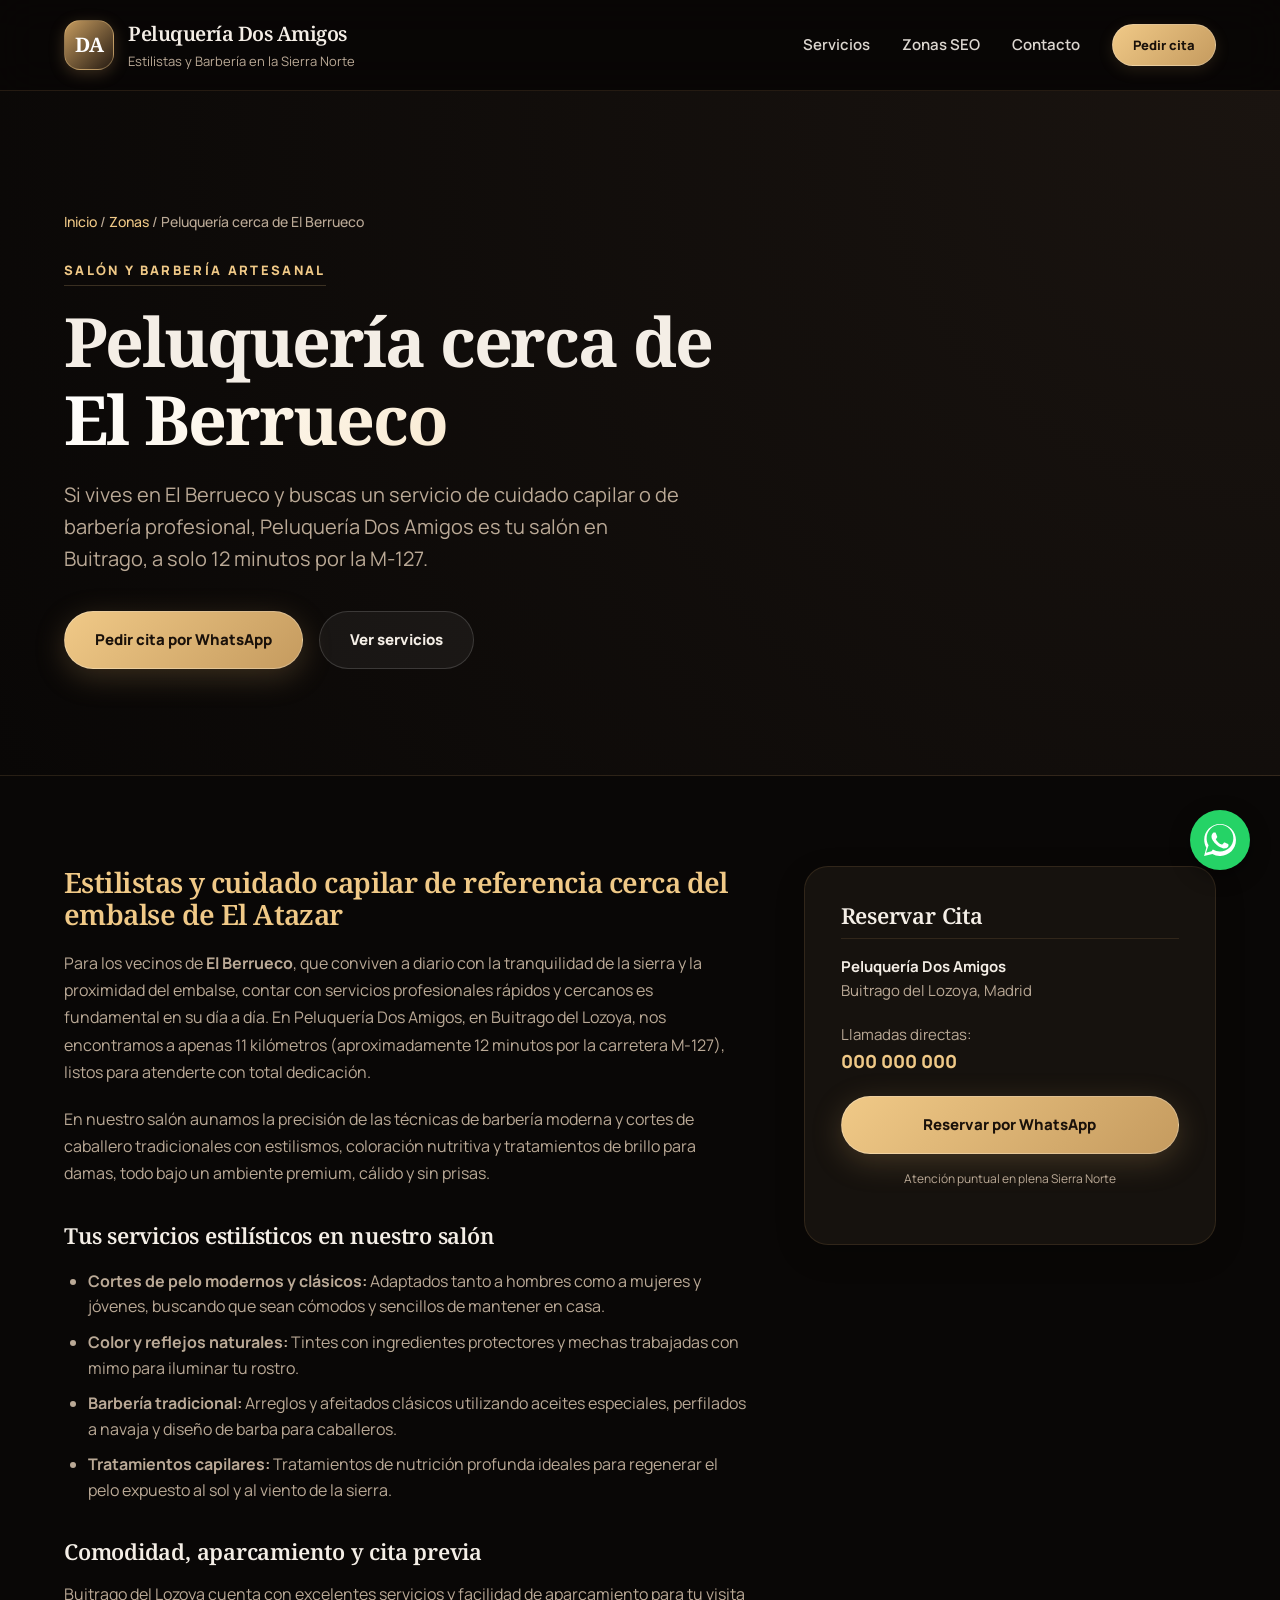
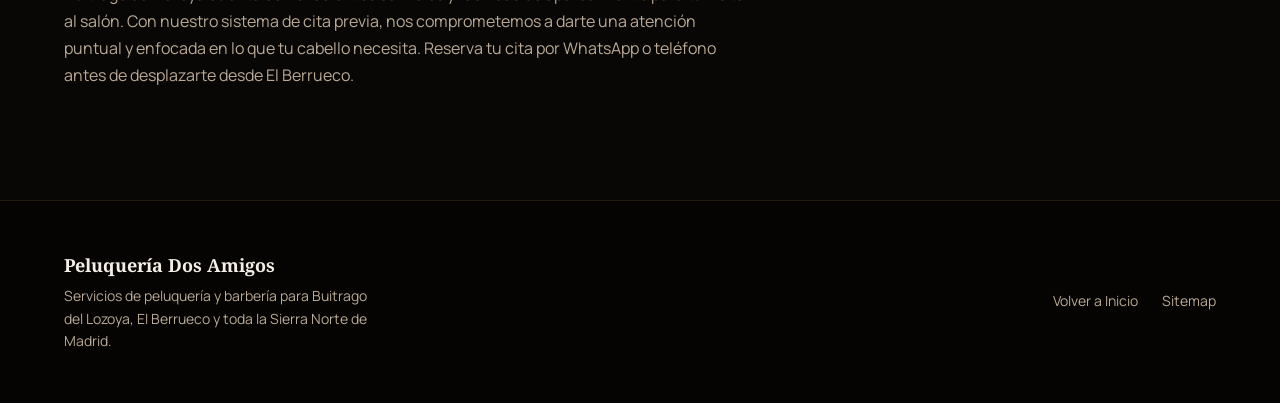
==== zonas/peluqueria-el-berrueco.html @ a32f3285 "Premium redesign and local SEO optimization" ====
<!doctype html>
<html lang="es">
<head>
  <meta charset="UTF-8" />
  <meta name="viewport" content="width=device-width, initial-scale=1.0" />
  <title>Peluquería cerca de El Berrueco | Peluquería Dos Amigos Buitrago</title>
  <meta name="description" content="¿Buscas peluquería cerca de El Berrueco? Peluquería Dos Amigos está en Buitrago del Lozoya, a solo 12 minutos por la M-127. Cortes, color, peinados y barbería." />
  <meta name="robots" content="index, follow, max-image-preview:large" />
  
  <!-- Canonical URL (Reemplazar al publicar) -->
  <link rel="canonical" href="https://tudominio.com/zonas/peluqueria-el-berrueco.html" />
  <link rel="icon" href="../assets/favicon.svg" type="image/svg+xml" />
  
  <!-- Preconectar Google Fonts -->
  <link rel="preconnect" href="https://fonts.googleapis.com" />
  <link rel="preconnect" href="https://fonts.gstatic.com" crossorigin />
  
  <link rel="stylesheet" href="../assets/styles.css" />
  
  <!-- Datos estructurados Schema.org -->
  <script type="application/ld+json">
  {
    "@context": "https://schema.org",
    "@type": "Service",
    "name": "Peluquería cerca de El Berrueco",
    "provider": {
      "@type": "HairSalon",
      "name": "Peluquería Dos Amigos",
      "image": "https://tudominio.com/assets/og-peluqueria-dos-amigos.jpg",
      "address": {
        "@type": "PostalAddress",
        "addressLocality": "Buitrago del Lozoya",
        "addressRegion": "Madrid",
        "addressCountry": "ES"
      }
    },
    "areaServed": {
      "@type": "AdministrativeArea",
      "name": "El Berrueco"
    },
    "serviceType": "Peluquería, barbería, cortes de pelo, color, mechas y peinados"
  }
  </script>
</head>
<body>
  <!-- Header / Navegación -->
  <header class="site-header">
    <div class="container nav-wrap">
      <a href="../index.html" class="brand" aria-label="Peluquería Dos Amigos - Inicio">
        <span class="brand-mark" aria-hidden="true">DA</span>
        <span>
          <strong>Peluquería Dos Amigos</strong>
          <small>Estilistas y Barbería en la Sierra Norte</small>
        </span>
      </a>
      <button class="menu-toggle" aria-expanded="false" aria-controls="menu" aria-label="Abrir menú de navegación">☰</button>
      <nav id="menu" class="menu" aria-label="Navegación principal">
        <a href="../index.html#servicios">Servicios</a>
        <a href="../index.html#zonas">Zonas SEO</a>
        <a href="../index.html#contacto">Contacto</a>
        <!-- REEMPLAZAR wa.me/34000000000 con el teléfono real -->
        <a class="btn btn-small" href="https://wa.me/34000000000" target="_blank" rel="noopener">Pedir cita</a>
      </nav>
    </div>
  </header>

  <main id="contenido">
    <!-- Hero Section para Landing Local -->
    <section class="local-hero">
      <div class="container reveal">
        <nav class="breadcrumb" aria-label="Ruta de navegación">
          <a href="../index.html">Inicio</a> / <a href="../index.html#zonas">Zonas</a> / Peluquería cerca de El Berrueco
        </nav>
        <p class="eyebrow">Salón y Barbería Artesanal</p>
        <h1>Peluquería cerca de <strong>El Berrueco</strong></h1>
        <p class="lead">Si vives en El Berrueco y buscas un servicio de cuidado capilar o de barbería profesional, Peluquería Dos Amigos es tu salón en Buitrago, a solo 12 minutos por la M-127.</p>
        <div class="hero-actions">
          <!-- REEMPLAZAR wa.me/34000000000 con el número real -->
          <a class="btn" href="https://wa.me/34000000000" target="_blank" rel="noopener">Pedir cita por WhatsApp</a>
          <a class="btn btn-ghost" href="../index.html#servicios">Ver servicios</a>
        </div>
      </div>
    </section>

    <!-- Contenido Detallado Local -->
    <section class="local-content">
      <div class="container local-grid">
        <article class="reveal">
          <h2>Estilistas y cuidado capilar de referencia cerca del embalse de El Atazar</h2>
          <p>Para los vecinos de <strong>El Berrueco</strong>, que conviven a diario con la tranquilidad de la sierra y la proximidad del embalse, contar con servicios profesionales rápidos y cercanos es fundamental en su día a día. En Peluquería Dos Amigos, en Buitrago del Lozoya, nos encontramos a apenas 11 kilómetros (aproximadamente 12 minutos por la carretera M-127), listos para atenderte con total dedicación.</p>
          <p>En nuestro salón aunamos la precisión de las técnicas de barbería moderna y cortes de caballero tradicionales con estilismos, coloración nutritiva y tratamientos de brillo para damas, todo bajo un ambiente premium, cálido y sin prisas.</p>
          
          <h3>Tus servicios estilísticos en nuestro salón</h3>
          <ul>
            <li><strong>Cortes de pelo modernos y clásicos:</strong> Adaptados tanto a hombres como a mujeres y jóvenes, buscando que sean cómodos y sencillos de mantener en casa.</li>
            <li><strong>Color y reflejos naturales:</strong> Tintes con ingredientes protectores y mechas trabajadas con mimo para iluminar tu rostro.</li>
            <li><strong>Barbería tradicional:</strong> Arreglos y afeitados clásicos utilizando aceites especiales, perfilados a navaja y diseño de barba para caballeros.</li>
            <li><strong>Tratamientos capilares:</strong> Tratamientos de nutrición profunda ideales para regenerar el pelo expuesto al sol y al viento de la sierra.</li>
          </ul>

          <h3>Comodidad, aparcamiento y cita previa</h3>
          <p>Buitrago del Lozoya cuenta con excelentes servicios y facilidad de aparcamiento para tu visita al salón. Con nuestro sistema de cita previa, nos comprometemos a darte una atención puntual y enfocada en lo que tu cabello necesita. Reserva tu cita por WhatsApp o teléfono antes de desplazarte desde El Berrueco.</p>
        </article>

        <!-- Tarjeta de Contacto Lateral -->
        <aside class="seo-box reveal">
          <h3>Reservar Cita</h3>
          <p><strong>Peluquería Dos Amigos</strong><br>Buitrago del Lozoya, Madrid</p>
          
          <!-- REEMPLAZAR teléfono real -->
          <p>Llamadas directas:<br>
            <a href="tel:+34000000000" style="font-weight: 800; font-size: 18px; color: var(--gold-light);">000 000 000</a>
          </p>
          
          <!-- REEMPLAZAR wa.me/34000000000 con el teléfono real -->
          <a class="btn" href="https://wa.me/34000000000" target="_blank" rel="noopener">
            Reservar por WhatsApp
          </a>
          <p style="font-size: 12px; margin-top: 15px; color: var(--muted); text-align: center;">
            Atención puntual en plena Sierra Norte
          </p>
        </aside>
      </div>
    </section>
  </main>

  <!-- Pie de Página -->
  <footer class="footer">
    <div class="container footer-grid">
      <div>
        <strong>Peluquería Dos Amigos</strong>
        <p>Servicios de peluquería y barbería para Buitrago del Lozoya, El Berrueco y toda la Sierra Norte de Madrid.</p>
      </div>
      <div class="footer-links">
        <a href="../index.html">Volver a Inicio</a>
        <a href="../sitemap.xml">Sitemap</a>
      </div>
    </div>
  </footer>

  <!-- Botón Flotante de WhatsApp -->
  <!-- REEMPLAZAR wa.me/34000000000 con el teléfono real -->
  <a href="https://wa.me/34000000000" class="whatsapp-float" target="_blank" rel="noopener" aria-label="Escríbenos a WhatsApp para reservar tu cita">
    <svg viewBox="0 0 24 24">
      <path d="M.057 24l1.687-6.163c-1.041-1.804-1.588-3.849-1.587-5.946C.06 5.348 5.397.01 12.008.01c3.202.001 6.212 1.246 8.477 3.514 2.266 2.268 3.507 5.28 3.505 8.484-.004 6.657-5.34 11.997-11.953 11.997-2.005-.001-3.973-.504-5.729-1.464L0 24zm6.59-4.846c1.666.988 3.311 1.485 5.35 1.486 5.517 0 10.005-4.48 10.008-9.997.002-2.673-1.037-5.185-2.927-7.078-1.89-1.891-4.401-2.934-7.081-2.936-5.524 0-10.014 4.481-10.017 9.997-.002 2.037.497 3.622 1.47 5.285L1.5 21.5l4.147-1.086zM17.75 14.89c-.313-.156-1.854-.915-2.145-1.02-.29-.105-.503-.156-.713.156-.21.314-.815 1.02-.998 1.23-.181.21-.363.236-.676.08-.313-.156-1.32-.486-2.515-1.55-.93-.83-1.558-1.856-1.74-2.17-.182-.313-.02-.482.137-.638.141-.14.313-.365.47-.547.156-.182.208-.313.313-.52.104-.209.052-.392-.026-.548-.078-.156-.713-1.72-.977-2.36-.257-.619-.519-.534-.713-.544-.18-.01-.39-.01-.6-.01-.21 0-.55.08-.838.393-.29.314-1.101 1.077-1.101 2.628 0 1.55 1.127 3.047 1.284 3.257.156.21 2.218 3.387 5.372 4.747.75.324 1.336.518 1.793.663.754.24 1.44.207 1.983.125.604-.093 1.854-.758 2.115-1.455.26-.698.26-1.298.182-1.423-.078-.125-.29-.208-.604-.364z"/>
    </svg>
  </a>

  <!-- Scripts -->
  <script src="../assets/main.js"></script>
</body>
</html>
---- assets/styles.css ----
@import url('https://fonts.googleapis.com/css2?family=Manrope:wght@300;400;500;600;700;800&family=Noto+Serif:ital,wght@0,400;0,600;0,700;1,400&display=swap');

:root {
  /* Color Palette - Premium Dark & Warm Gold/Copper */
  --bg: #090706;          /* Deepest warm dark */
  --bg-section: #100d0a;  /* Dark warm brown/black for section stripes */
  --paper: #16120e;       /* Elegant dark brown card background */
  --card: #1b1612;        /* Darker card background */
  --text: #f4eee6;        /* Warm off-white for high legibility */
  --muted: #baa996;       /* Soft beige for secondary text */
  --dark: #f4eee6;        /* Overridden from light theme to support dark cards */
  --gold: #c59b5f;        /* Classic warm gold accent */
  --gold-light: #f0c987;  /* Shippy gold for hovers */
  --copper: #a86f44;      /* Secondary copper warm accent */
  
  /* Borders and Shadows */
  --line: rgba(197, 155, 95, 0.15);
  --shadow: 0 20px 50px rgba(0, 0, 0, 0.6);
  --glow: 0 0 25px rgba(197, 155, 95, 0.08);
  
  /* Layout */
  --radius: 24px;
  --max: 1200px;
}

* {
  box-sizing: border-box;
  margin: 0;
  padding: 0;
}

html {
  scroll-behavior: smooth;
}

body {
  font-family: 'Manrope', ui-sans-serif, system-ui, sans-serif;
  background-color: var(--bg);
  color: var(--text);
  line-height: 1.6;
  -webkit-font-smoothing: antialiased;
}

a {
  color: inherit;
  text-decoration: none;
  transition: color 0.3s ease, border-color 0.3s ease;
}

img {
  max-width: 100%;
  height: auto;
  display: block;
}

/* Accessibility skip link */
.skip {
  position: absolute;
  left: -999px;
  top: auto;
}

.skip:focus {
  left: 16px;
  top: 16px;
  background: var(--gold);
  color: var(--bg);
  padding: 12px 18px;
  border-radius: 12px;
  font-weight: 800;
  z-index: 999;
}

/* Container */
.container {
  max-width: var(--max);
  margin: 0 auto;
  padding: 0 24px;
}

/* Sticky Header */
.site-header {
  position: sticky;
  top: 0;
  z-index: 100;
  background: rgba(9, 7, 6, 0.85);
  backdrop-filter: blur(20px);
  -webkit-backdrop-filter: blur(20px);
  border-bottom: 1px solid var(--line);
  transition: background 0.3s ease;
}

.nav-wrap {
  display: flex;
  align-items: center;
  justify-content: space-between;
  min-height: 90px;
}

.brand {
  display: flex;
  gap: 14px;
  align-items: center;
}

.brand-mark {
  width: 50px;
  height: 50px;
  border: 1px solid rgba(240, 201, 135, 0.4);
  border-radius: 16px;
  display: grid;
  place-items: center;
  background: linear-gradient(135deg, var(--gold), #261b12);
  color: #fff;
  font-family: 'Noto Serif', serif;
  font-weight: 700;
  font-size: 20px;
  letter-spacing: -1px;
  box-shadow: 0 4px 15px rgba(197, 155, 95, 0.25);
}

.brand strong {
  display: block;
  font-family: 'Noto Serif', serif;
  font-size: 20px;
  color: var(--text);
  font-weight: 600;
  letter-spacing: -0.5px;
}

.brand small {
  display: block;
  color: var(--muted);
  font-size: 13px;
  margin-top: 1px;
  font-weight: 400;
}

/* Menu items */
.menu {
  display: flex;
  align-items: center;
  gap: 32px;
  font-weight: 600;
  font-size: 15px;
}

.menu a:not(.btn) {
  color: var(--text);
  opacity: 0.9;
  position: relative;
  padding: 6px 0;
}

.menu a:not(.btn):after {
  content: '';
  position: absolute;
  bottom: 0;
  left: 0;
  width: 0;
  height: 2px;
  background-color: var(--gold);
  transition: width 0.3s ease;
}

.menu a:not(.btn):hover {
  color: var(--gold-light);
  opacity: 1;
}

.menu a:not(.btn):hover:after {
  width: 100%;
}

.menu-toggle {
  display: none;
  background: none;
  border: 0;
  color: var(--text);
  font-size: 32px;
  cursor: pointer;
  padding: 6px;
}

/* Premium Buttons */
.btn {
  display: inline-flex;
  align-items: center;
  justify-content: center;
  gap: 10px;
  border-radius: 999px;
  background: linear-gradient(135deg, var(--gold-light), var(--gold));
  color: #1a110a;
  font-weight: 800;
  font-size: 15px;
  padding: 16px 30px;
  box-shadow: 0 8px 30px rgba(197, 155, 95, 0.25);
  border: 1px solid rgba(255, 255, 255, 0.25);
  cursor: pointer;
  transition: transform 0.2s cubic-bezier(0.175, 0.885, 0.32, 1.275), box-shadow 0.2s ease, filter 0.2s ease;
}

.btn:hover {
  transform: translateY(-3px);
  box-shadow: 0 12px 35px rgba(197, 155, 95, 0.4);
  filter: brightness(1.05);
}

.btn:active {
  transform: translateY(-1px);
}

.btn-small {
  padding: 10px 20px;
  font-size: 13px;
  box-shadow: 0 4px 15px rgba(197, 155, 95, 0.15);
}

.btn-ghost {
  background: rgba(255, 255, 255, 0.05);
  color: var(--text);
  box-shadow: none;
  border: 1px solid rgba(255, 255, 255, 0.15);
}

.btn-ghost:hover {
  background: rgba(255, 255, 255, 0.1);
  box-shadow: 0 8px 25px rgba(0, 0, 0, 0.2);
  border-color: rgba(240, 201, 135, 0.4);
}

/* Sections styling */
.section {
  padding: 110px 0;
}

.section-glow {
  position: relative;
  overflow: hidden;
}

.section-glow:before {
  content: "";
  position: absolute;
  inset: -20% -10% auto auto;
  width: 750px;
  height: 750px;
  background: radial-gradient(circle, rgba(197, 155, 95, 0.15), transparent 70%);
  pointer-events: none;
  z-index: 0;
}

.section-soft {
  background-color: var(--bg-section);
  border-top: 1px solid var(--line);
  border-bottom: 1px solid var(--line);
}

/* Hero Section */
.hero {
  min-height: 720px;
  display: flex;
  align-items: center;
  background: radial-gradient(circle at bottom left, #120e0b, var(--bg));
  position: relative;
  z-index: 1;
}

.hero-grid {
  display: grid;
  grid-template-columns: 1.1fr 0.9fr;
  gap: 60px;
  align-items: center;
  width: 100%;
}

.hero-copy {
  position: relative;
  z-index: 2;
}

.eyebrow {
  color: var(--gold-light);
  text-transform: uppercase;
  letter-spacing: 0.18em;
  font-weight: 800;
  font-size: 13px;
  margin-bottom: 16px;
  display: inline-block;
  border-bottom: 1px solid rgba(240, 201, 135, 0.2);
  padding-bottom: 4px;
}

h1, h2, h3 {
  font-family: 'Noto Serif', Georgia, serif;
  line-height: 1.15;
  margin-bottom: 20px;
}

h1 {
  font-size: clamp(42px, 5.5vw, 68px);
  letter-spacing: -0.03em;
  font-weight: 700;
}

h1 strong {
  display: block;
  background: linear-gradient(135deg, #fff, var(--gold-light));
  -webkit-background-clip: text;
  -webkit-text-fill-color: transparent;
}

h2 {
  font-size: clamp(30px, 3.5vw, 48px);
  letter-spacing: -0.02em;
  font-weight: 600;
}

h3 {
  font-size: 24px;
  letter-spacing: -0.01em;
  font-weight: 600;
}

.lead {
  font-size: 20px;
  color: var(--muted);
  max-width: 620px;
  margin-bottom: 30px;
  font-weight: 400;
}

.hero-actions {
  display: flex;
  gap: 16px;
  flex-wrap: wrap;
  margin: 36px 0;
}

.trust-list {
  list-style: none;
  padding: 0;
  margin-top: 30px;
  display: flex;
  gap: 14px;
  flex-wrap: wrap;
}

.trust-list li {
  border: 1px solid var(--line);
  border-radius: 999px;
  padding: 10px 18px;
  background: rgba(197, 155, 95, 0.05);
  font-size: 14px;
  font-weight: 600;
  color: var(--text);
  backdrop-filter: blur(10px);
}

.hero-card {
  position: relative;
  z-index: 2;
}

/* Photo Cards & Image Panels */
.photo-card, .image-panel {
  min-height: 540px;
  border-radius: var(--radius);
  background-position: center;
  background-size: cover;
  box-shadow: var(--shadow);
  border: 1px solid rgba(197, 155, 95, 0.25);
  position: relative;
  overflow: hidden;
}

.photo-card::before, .image-panel::before {
  content: "";
  position: absolute;
  inset: 0;
  background: linear-gradient(to top, rgba(9, 7, 6, 0.4) 0%, transparent 60%);
}

.photo-main {
  background-image: linear-gradient(145deg, rgba(27, 22, 18, 0.3), rgba(197, 155, 95, 0.1)), url('https://images.unsplash.com/photo-1560066984-138dadb4c035?auto=format&fit=crop&w=1200&q=80');
}

.floating-note {
  position: absolute;
  right: -10px;
  bottom: 40px;
  background: var(--paper);
  border: 1px solid rgba(197, 155, 95, 0.3);
  color: var(--text);
  padding: 18px 24px;
  border-radius: 20px;
  font-weight: 800;
  box-shadow: var(--shadow);
  display: flex;
  align-items: center;
  gap: 10px;
  z-index: 3;
}

.floating-note::before {
  content: "✦";
  color: var(--gold-light);
  font-size: 18px;
}

/* Heading section */
.section-heading {
  max-width: 800px;
  margin: 0 auto 60px;
  text-align: center;
  position: relative;
  z-index: 2;
}

.section-heading p:not(.eyebrow) {
  color: var(--muted);
  font-size: 19px;
  margin-top: 10px;
}

/* Services Grid & Cards */
.cards {
  display: grid;
  gap: 30px;
}

.services-grid {
  grid-template-columns: repeat(3, 1fr);
}

.card {
  background: var(--paper);
  color: var(--text);
  border-radius: var(--radius);
  padding: 36px;
  min-height: 250px;
  box-shadow: 0 10px 30px rgba(0, 0, 0, 0.3);
  border: 1px solid var(--line);
  position: relative;
  overflow: hidden;
  transition: transform 0.3s cubic-bezier(0.25, 0.8, 0.25, 1), border-color 0.3s ease, box-shadow 0.3s ease;
}

.card:hover {
  transform: translateY(-6px);
  border-color: rgba(240, 201, 135, 0.4);
  box-shadow: 0 15px 40px rgba(197, 155, 95, 0.15), var(--shadow);
}

.card h3 {
  margin-bottom: 12px;
  color: var(--text);
}

.card p {
  color: var(--muted);
  font-size: 15px;
  line-height: 1.6;
}

.icon {
  width: 48px;
  height: 48px;
  border-radius: 14px;
  background: linear-gradient(135deg, var(--gold-light), var(--gold));
  display: grid;
  place-items: center;
  color: #1a110a;
  font-size: 22px;
  font-weight: 700;
  margin-bottom: 24px;
}

/* Split layout */
.split {
  padding: 120px 0;
}

.split-grid {
  display: grid;
  grid-template-columns: 0.95fr 1.05fr;
  gap: 64px;
  align-items: center;
}

.image-panel {
  background-image: linear-gradient(145deg, rgba(27, 22, 18, 0.3), rgba(197, 155, 95, 0.1)), url('https://images.unsplash.com/photo-1522337660859-02fbefca4702?auto=format&fit=crop&w=1200&q=80');
  min-height: 480px;
}

.split h2 {
  margin-bottom: 24px;
}

.split p {
  color: var(--muted);
  margin-bottom: 20px;
}

.text-link {
  font-weight: 700;
  color: var(--gold-light);
  display: inline-flex;
  align-items: center;
  gap: 8px;
  border-bottom: 1px solid transparent;
  padding-bottom: 2px;
}

.text-link:hover {
  color: var(--text);
  border-color: var(--gold-light);
}

/* Zones Grid (SEO) */
.zone-grid {
  display: grid;
  grid-template-columns: repeat(5, 1fr);
  gap: 16px;
}

.zone-grid a {
  padding: 20px 14px;
  border-radius: 16px;
  background: rgba(27, 22, 18, 0.4);
  border: 1px solid var(--line);
  text-align: center;
  font-weight: 700;
  font-size: 15px;
  color: var(--text);
  transition: all 0.3s cubic-bezier(0.25, 0.8, 0.25, 1);
  display: flex;
  align-items: center;
  justify-content: center;
  min-height: 64px;
}

.zone-grid a:hover {
  background: rgba(197, 155, 95, 0.12);
  border-color: var(--gold);
  color: var(--gold-light);
  transform: scale(1.03);
  box-shadow: var(--glow);
}

/* Methodology Section */
.section-dark {
  background-color: #050403;
  border-bottom: 1px solid var(--line);
}

.method-grid {
  display: grid;
  grid-template-columns: repeat(3, 1fr);
  gap: 30px;
}

.method {
  border: 1px solid var(--line);
  border-radius: var(--radius);
  padding: 36px;
  background: var(--paper);
  box-shadow: 0 8px 30px rgba(0, 0, 0, 0.2);
  transition: transform 0.3s ease, border-color 0.3s ease;
}

.method:hover {
  transform: translateY(-4px);
  border-color: rgba(197, 155, 95, 0.35);
}

.method span {
  display: block;
  color: var(--gold-light);
  font-weight: 800;
  font-size: 14px;
  letter-spacing: 0.2em;
  margin-bottom: 16px;
}

.method h3 {
  margin-bottom: 12px;
}

.method p {
  color: var(--muted);
  font-size: 15px;
}

/* Contact box and lists */
.contact-box {
  display: grid;
  grid-template-columns: 1.15fr 0.85fr;
  gap: 48px;
  align-items: center;
  background: linear-gradient(135deg, var(--paper), #120e0b);
  border: 1px solid var(--line);
  color: var(--text);
  padding: 56px;
  border-radius: var(--radius);
  box-shadow: var(--shadow), var(--glow);
}

.contact-box h2 {
  margin-bottom: 16px;
}

.contact-box p {
  color: var(--muted);
  margin-bottom: 24px;
}

.contact-list {
  list-style: none;
  display: flex;
  flex-direction: column;
  gap: 16px;
}

.contact-list li {
  display: flex;
  gap: 12px;
  font-size: 16px;
}

.contact-list strong {
  color: var(--gold-light);
  min-width: 140px;
  display: inline-block;
}

.contact-list a:hover {
  color: var(--gold-light);
}

.contact-actions {
  display: flex;
  flex-direction: column;
  gap: 16px;
}

.contact-actions .btn {
  width: 100%;
}

/* Local SEO Landings Elements */
.local-hero {
  padding: 120px 0 70px;
  background: radial-gradient(circle at top right, #1a1410, var(--bg));
  border-bottom: 1px solid var(--line);
}

.breadcrumb {
  color: var(--muted);
  font-size: 14px;
  margin-bottom: 24px;
  font-weight: 500;
}

.breadcrumb a {
  color: var(--gold-light);
  transition: color 0.2s ease;
}

.breadcrumb a:hover {
  color: var(--text);
}

.local-content {
  background-color: var(--bg);
  padding: 90px 0;
}

.local-content .local-grid {
  display: grid;
  grid-template-columns: 1.25fr 0.75fr;
  gap: 52px;
}

.local-content article {
  position: relative;
  z-index: 2;
}

.local-content article h2 {
  font-size: 28px;
  margin-bottom: 20px;
  color: var(--gold-light);
}

.local-content article h3 {
  font-size: 22px;
  margin: 36px 0 16px;
  color: var(--text);
}

.local-content article p {
  color: var(--muted);
  margin-bottom: 20px;
  font-size: 16px;
  line-height: 1.7;
}

.local-content article ul {
  margin: 20px 0 30px 24px;
  color: var(--muted);
}

.local-content article li {
  margin-bottom: 10px;
  line-height: 1.6;
}

.seo-box {
  background: var(--paper);
  border: 1px solid var(--line);
  border-radius: var(--radius);
  padding: 36px;
  position: sticky;
  top: 120px;
  height: fit-content;
  box-shadow: 0 10px 30px rgba(0, 0, 0, 0.2);
}

.seo-box h3 {
  font-size: 22px;
  margin-bottom: 16px;
  border-bottom: 1px solid var(--line);
  padding-bottom: 10px;
}

.seo-box p {
  font-size: 15px;
  color: var(--muted);
  margin-bottom: 20px;
}

.seo-box strong {
  color: var(--text);
}

.seo-box a.btn {
  width: 100%;
}

/* Footer styling */
.footer {
  padding: 50px 0;
  border-top: 1px solid var(--line);
  background-color: #050403;
  color: var(--muted);
  font-size: 14px;
}

.footer-grid {
  display: flex;
  justify-content: space-between;
  align-items: center;
  gap: 30px;
}

.footer strong {
  font-family: 'Noto Serif', serif;
  font-size: 18px;
  color: var(--text);
  display: block;
  margin-bottom: 6px;
}

.footer p {
  max-width: 320px;
}

.footer-links {
  display: flex;
  gap: 24px;
}

.footer a {
  color: var(--muted);
}

.footer a:hover {
  color: var(--gold-light);
}

/* Floating WhatsApp Button */
.whatsapp-float {
  position: fixed;
  bottom: 30px;
  right: 30px;
  width: 60px;
  height: 60px;
  background-color: #25d366;
  border-radius: 50%;
  display: flex;
  align-items: center;
  justify-content: center;
  box-shadow: 0 6px 20px rgba(0,0,0,0.4);
  z-index: 999;
  transition: transform 0.3s ease, background-color 0.3s ease;
}

.whatsapp-float:hover {
  transform: translateY(-5px) scale(1.05);
  background-color: #128c7e;
}

.whatsapp-float svg {
  width: 32px;
  height: 32px;
  fill: #fff;
}

/* Pulse animation for WhatsApp button */
.whatsapp-float::after {
  content: '';
  position: absolute;
  width: 100%;
  height: 100%;
  border-radius: 50%;
  border: 2px solid #25d366;
  animation: pulseFloat 2s infinite;
  opacity: 0;
  pointer-events: none;
}

@keyframes pulseFloat {
  0% {
    transform: scale(1);
    opacity: 0.8;
  }
  100% {
    transform: scale(1.4);
    opacity: 0;
  }
}

/* Reveal Animations */
.reveal {
  opacity: 0;
  transform: translateY(30px);
  transition: opacity 0.8s cubic-bezier(0.215, 0.61, 0.355, 1), transform 0.8s cubic-bezier(0.215, 0.61, 0.355, 1);
}

.reveal.visible {
  opacity: 1;
  transform: translateY(0);
}

.delay-1 { transition-delay: 0.1s; }
.delay-2 { transition-delay: 0.2s; }
.delay-3 { transition-delay: 0.3s; }
.delay-4 { transition-delay: 0.4s; }

/* Custom Floating Card Motion */
.floating-card {
  animation: floatGentle 6s ease-in-out infinite;
}

@keyframes floatGentle {
  0%, 100% {
    transform: translateY(0);
  }
  50% {
    transform: translateY(-10px);
  }
}

/* Media Queries for Responsiveness */
@media (max-width: 1024px) {
  .hero-grid {
    gap: 40px;
  }
  
  .services-grid {
    grid-template-columns: repeat(2, 1fr);
  }
  
  .zone-grid {
    grid-template-columns: repeat(4, 1fr);
  }
}

@media (max-width: 900px) {
  .menu-toggle {
    display: block;
  }
  
  .menu {
    position: absolute;
    left: 24px;
    right: 24px;
    top: 90px;
    display: none;
    flex-direction: column;
    background: #14100c;
    border: 1px solid var(--line);
    border-radius: 20px;
    padding: 24px;
    gap: 20px;
    box-shadow: var(--shadow);
    z-index: 100;
  }
  
  .menu.open {
    display: flex;
    animation: slideDown 0.3s cubic-bezier(0.175, 0.885, 0.32, 1.1) forwards;
  }
  
  .menu a:not(.btn) {
    width: 100%;
    padding: 8px 0;
    font-size: 17px;
    border-bottom: 1px solid rgba(255,255,255,0.05);
  }
  
  .menu a:not(.btn):after {
    display: none;
  }
  
  .menu .btn {
    width: 100%;
    margin-top: 10px;
  }
  
  .hero-grid, .split-grid, .contact-box, .local-content .local-grid {
    grid-template-columns: 1fr;
  }
  
  .hero-copy {
    text-align: center;
  }
  
  .hero-actions, .trust-list {
    justify-content: center;
  }
  
  .lead {
    margin-left: auto;
    margin-right: auto;
  }
  
  .photo-card {
    min-height: 440px;
  }
  
  .floating-note {
    right: 20px;
  }
  
  .zone-grid {
    grid-template-columns: repeat(3, 1fr);
  }
  
  .method-grid {
    grid-template-columns: 1fr 1fr;
  }
}

@media (max-width: 620px) {
  .section {
    padding: 80px 0;
  }
  
  .services-grid, .method-grid, .zone-grid {
    grid-template-columns: 1fr;
  }
  
  .hero {
    min-height: auto;
    padding: 100px 0 60px;
  }
  
  .footer-grid {
    flex-direction: column;
    text-align: center;
    gap: 20px;
  }
  
  .footer-links {
    justify-content: center;
  }
  
  .contact-box {
    padding: 30px;
  }
  
  .whatsapp-float {
    bottom: 20px;
    right: 20px;
    width: 54px;
    height: 54px;
  }
  
  .whatsapp-float svg {
    width: 28px;
    height: 28px;
  }
  
  .seo-box {
    position: static;
    margin-top: 30px;
  }
}

@keyframes slideDown {
  0% {
    opacity: 0;
    transform: translateY(-10px);
  }
  100% {
    opacity: 1;
    transform: translateY(0);
  }
}
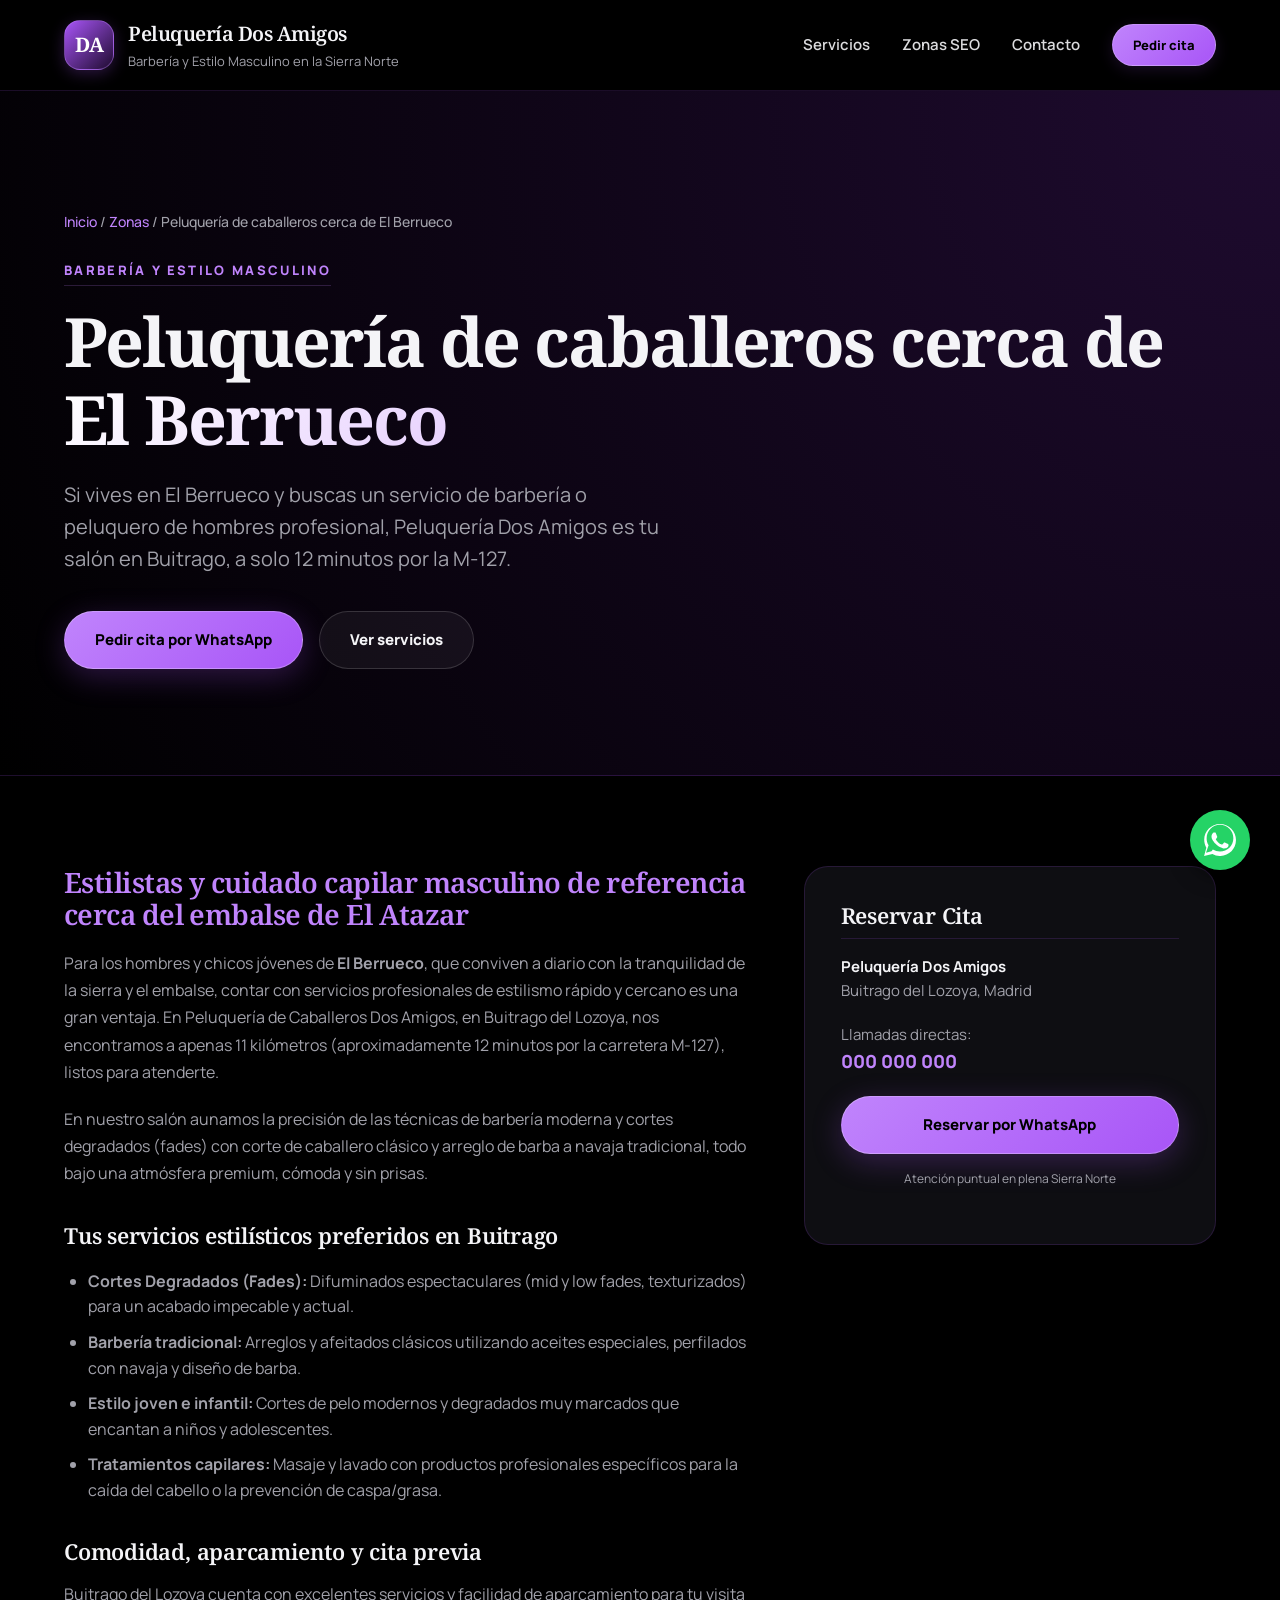
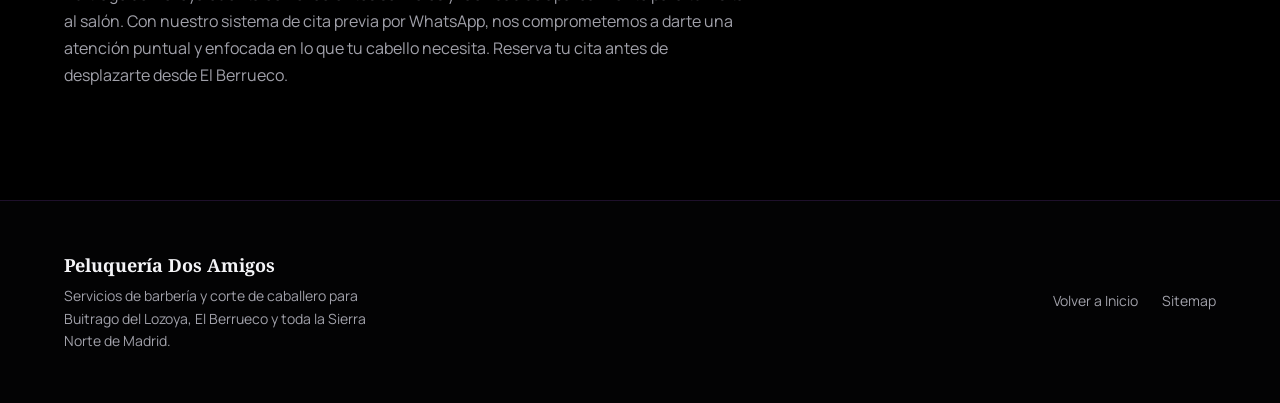
==== commit 670537d0: "Redesign to men-only barbershop: Victoria purple theme, watermark, men haircut focus" ====
--- a/zonas/peluqueria-el-berrueco.html
+++ b/zonas/peluqueria-el-berrueco.html
@@ -3,12 +3,12 @@
 <head>
   <meta charset="UTF-8" />
   <meta name="viewport" content="width=device-width, initial-scale=1.0" />
-  <title>Peluquería cerca de El Berrueco | Peluquería Dos Amigos Buitrago</title>
-  <meta name="description" content="¿Buscas peluquería cerca de El Berrueco? Peluquería Dos Amigos está en Buitrago del Lozoya, a solo 12 minutos por la M-127. Cortes, color, peinados y barbería." />
+  <title>Barbería cerca de El Berrueco | Peluquería de Caballeros Dos Amigos</title>
+  <meta name="description" content="¿Buscas barbería o peluquería de caballeros cerca de El Berrueco? Visita Peluquería Dos Amigos en Buitrago del Lozoya. Cortes degradados (fades) y barba a 12 minutos por la M-127." />
   <meta name="robots" content="index, follow, max-image-preview:large" />
   
-  <!-- Canonical URL (Reemplazar al publicar) -->
-  <link rel="canonical" href="https://tudominio.com/zonas/peluqueria-el-berrueco.html" />
+  <!-- Canonical URL -->
+  <link rel="canonical" href="https://peluqueria-dos-amigos-buitrago.github.io/zonas/peluqueria-el-berrueco.html" />
   <link rel="icon" href="../assets/favicon.svg" type="image/svg+xml" />
   
   <!-- Preconectar Google Fonts -->
@@ -22,11 +22,11 @@
   {
     "@context": "https://schema.org",
     "@type": "Service",
-    "name": "Peluquería cerca de El Berrueco",
+    "name": "Barbería cerca de El Berrueco",
     "provider": {
-      "@type": "HairSalon",
-      "name": "Peluquería Dos Amigos",
-      "image": "https://tudominio.com/assets/og-peluqueria-dos-amigos.jpg",
+      "@type": "BarberShop",
+      "name": "Peluquería de Caballeros y Barbería Dos Amigos",
+      "image": "https://peluqueria-dos-amigos-buitrago.github.io/assets/og-peluqueria-dos-amigos.jpg",
       "address": {
         "@type": "PostalAddress",
         "addressLocality": "Buitrago del Lozoya",
@@ -38,7 +38,7 @@
       "@type": "AdministrativeArea",
       "name": "El Berrueco"
     },
-    "serviceType": "Peluquería, barbería, cortes de pelo, color, mechas y peinados"
+    "serviceType": "Peluquería de caballeros, barbería, cortes degradados (fades), corte infantil y arreglo de barba"
   }
   </script>
 </head>
@@ -46,11 +46,11 @@
   <!-- Header / Navegación -->
   <header class="site-header">
     <div class="container nav-wrap">
-      <a href="../index.html" class="brand" aria-label="Peluquería Dos Amigos - Inicio">
+      <a href="../index.html" class="brand" aria-label="Peluquería de Caballeros y Barbería Dos Amigos - Inicio">
         <span class="brand-mark" aria-hidden="true">DA</span>
         <span>
           <strong>Peluquería Dos Amigos</strong>
-          <small>Estilistas y Barbería en la Sierra Norte</small>
+          <small>Barbería y Estilo Masculino en la Sierra Norte</small>
         </span>
       </a>
       <button class="menu-toggle" aria-expanded="false" aria-controls="menu" aria-label="Abrir menú de navegación">☰</button>
@@ -69,11 +69,11 @@
     <section class="local-hero">
       <div class="container reveal">
         <nav class="breadcrumb" aria-label="Ruta de navegación">
-          <a href="../index.html">Inicio</a> / <a href="../index.html#zonas">Zonas</a> / Peluquería cerca de El Berrueco
+          <a href="../index.html">Inicio</a> / <a href="../index.html#zonas">Zonas</a> / Peluquería de caballeros cerca de El Berrueco
         </nav>
-        <p class="eyebrow">Salón y Barbería Artesanal</p>
-        <h1>Peluquería cerca de <strong>El Berrueco</strong></h1>
-        <p class="lead">Si vives en El Berrueco y buscas un servicio de cuidado capilar o de barbería profesional, Peluquería Dos Amigos es tu salón en Buitrago, a solo 12 minutos por la M-127.</p>
+        <p class="eyebrow">Barbería y Estilo Masculino</p>
+        <h1>Peluquería de caballeros cerca de <strong>El Berrueco</strong></h1>
+        <p class="lead">Si vives en El Berrueco y buscas un servicio de barbería o peluquero de hombres profesional, Peluquería Dos Amigos es tu salón en Buitrago, a solo 12 minutos por la M-127.</p>
         <div class="hero-actions">
           <!-- REEMPLAZAR wa.me/34000000000 con el número real -->
           <a class="btn" href="https://wa.me/34000000000" target="_blank" rel="noopener">Pedir cita por WhatsApp</a>
@@ -86,20 +86,20 @@
     <section class="local-content">
       <div class="container local-grid">
         <article class="reveal">
-          <h2>Estilistas y cuidado capilar de referencia cerca del embalse de El Atazar</h2>
-          <p>Para los vecinos de <strong>El Berrueco</strong>, que conviven a diario con la tranquilidad de la sierra y la proximidad del embalse, contar con servicios profesionales rápidos y cercanos es fundamental en su día a día. En Peluquería Dos Amigos, en Buitrago del Lozoya, nos encontramos a apenas 11 kilómetros (aproximadamente 12 minutos por la carretera M-127), listos para atenderte con total dedicación.</p>
-          <p>En nuestro salón aunamos la precisión de las técnicas de barbería moderna y cortes de caballero tradicionales con estilismos, coloración nutritiva y tratamientos de brillo para damas, todo bajo un ambiente premium, cálido y sin prisas.</p>
+          <h2>Estilistas y cuidado capilar masculino de referencia cerca del embalse de El Atazar</h2>
+          <p>Para los hombres y chicos jóvenes de <strong>El Berrueco</strong>, que conviven a diario con la tranquilidad de la sierra y el embalse, contar con servicios profesionales de estilismo rápido y cercano es una gran ventaja. En Peluquería de Caballeros Dos Amigos, en Buitrago del Lozoya, nos encontramos a apenas 11 kilómetros (aproximadamente 12 minutos por la carretera M-127), listos para atenderte.</p>
+          <p>En nuestro salón aunamos la precisión de las técnicas de barbería moderna y cortes degradados (fades) con corte de caballero clásico y arreglo de barba a navaja tradicional, todo bajo una atmósfera premium, cómoda y sin prisas.</p>
           
-          <h3>Tus servicios estilísticos en nuestro salón</h3>
+          <h3>Tus servicios estilísticos preferidos en Buitrago</h3>
           <ul>
-            <li><strong>Cortes de pelo modernos y clásicos:</strong> Adaptados tanto a hombres como a mujeres y jóvenes, buscando que sean cómodos y sencillos de mantener en casa.</li>
-            <li><strong>Color y reflejos naturales:</strong> Tintes con ingredientes protectores y mechas trabajadas con mimo para iluminar tu rostro.</li>
-            <li><strong>Barbería tradicional:</strong> Arreglos y afeitados clásicos utilizando aceites especiales, perfilados a navaja y diseño de barba para caballeros.</li>
-            <li><strong>Tratamientos capilares:</strong> Tratamientos de nutrición profunda ideales para regenerar el pelo expuesto al sol y al viento de la sierra.</li>
+            <li><strong>Cortes Degradados (Fades):</strong> Difuminados espectaculares (mid y low fades, texturizados) para un acabado impecable y actual.</li>
+            <li><strong>Barbería tradicional:</strong> Arreglos y afeitados clásicos utilizando aceites especiales, perfilados con navaja y diseño de barba.</li>
+            <li><strong>Estilo joven e infantil:</strong> Cortes de pelo modernos y degradados muy marcados que encantan a niños y adolescentes.</li>
+            <li><strong>Tratamientos capilares:</strong> Masaje y lavado con productos profesionales específicos para la caída del cabello o la prevención de caspa/grasa.</li>
           </ul>
 
           <h3>Comodidad, aparcamiento y cita previa</h3>
-          <p>Buitrago del Lozoya cuenta con excelentes servicios y facilidad de aparcamiento para tu visita al salón. Con nuestro sistema de cita previa, nos comprometemos a darte una atención puntual y enfocada en lo que tu cabello necesita. Reserva tu cita por WhatsApp o teléfono antes de desplazarte desde El Berrueco.</p>
+          <p>Buitrago del Lozoya cuenta con excelentes servicios y facilidad de aparcamiento para tu visita al salón. Con nuestro sistema de cita previa por WhatsApp, nos comprometemos a darte una atención puntual y enfocada en lo que tu cabello necesita. Reserva tu cita antes de desplazarte desde El Berrueco.</p>
         </article>
 
         <!-- Tarjeta de Contacto Lateral -->
@@ -129,7 +129,7 @@
     <div class="container footer-grid">
       <div>
         <strong>Peluquería Dos Amigos</strong>
-        <p>Servicios de peluquería y barbería para Buitrago del Lozoya, El Berrueco y toda la Sierra Norte de Madrid.</p>
+        <p>Servicios de barbería y corte de caballero para Buitrago del Lozoya, El Berrueco y toda la Sierra Norte de Madrid.</p>
       </div>
       <div class="footer-links">
         <a href="../index.html">Volver a Inicio</a>
@@ -149,4 +149,4 @@
   <!-- Scripts -->
   <script src="../assets/main.js"></script>
 </body>
-</html>+</html>
--- a/assets/styles.css
+++ b/assets/styles.css
@@ -1,22 +1,24 @@
 @import url('https://fonts.googleapis.com/css2?family=Manrope:wght@300;400;500;600;700;800&family=Noto+Serif:ital,wght@0,400;0,600;0,700;1,400&display=swap');
 
 :root {
-  /* Color Palette - Premium Dark & Warm Gold/Copper */
-  --bg: #090706;          /* Deepest warm dark */
-  --bg-section: #100d0a;  /* Dark warm brown/black for section stripes */
-  --paper: #16120e;       /* Elegant dark brown card background */
-  --card: #1b1612;        /* Darker card background */
-  --text: #f4eee6;        /* Warm off-white for high legibility */
-  --muted: #baa996;       /* Soft beige for secondary text */
-  --dark: #f4eee6;        /* Overridden from light theme to support dark cards */
-  --gold: #c59b5f;        /* Classic warm gold accent */
-  --gold-light: #f0c987;  /* Shippy gold for hovers */
-  --copper: #a86f44;      /* Secondary copper warm accent */
+  /* Color Palette - Premium Dark & Victoria-Inspired Purple/Lilac */
+  --bg: #000000;          /* Pure black background */
+  --bg-section: #08080a;  /* Very dark grey for sections */
+  --paper: #0e0e12;       /* Dark grey/purple card background */
+  --card: #14141a;        /* Card background */
+  --text: #f4f4f7;        /* Off-white for high legibility */
+  --muted: #a1a1aa;       /* Soft zinc gray for secondary text */
+  --dark: #f4f4f7;        /* Keep off-white text in cards */
+  
+  /* Accents - Mapped to Gold properties to prevent HTML refactoring */
+  --gold: #a855f7;        /* Main Purple accent (from Victoria) */
+  --gold-light: #c084fc;  /* Bright Violet for hovers */
+  --copper: #d8b4fe;      /* Lavender/Lilac accent */
   
   /* Borders and Shadows */
-  --line: rgba(197, 155, 95, 0.15);
-  --shadow: 0 20px 50px rgba(0, 0, 0, 0.6);
-  --glow: 0 0 25px rgba(197, 155, 95, 0.08);
+  --line: rgba(168, 85, 247, 0.16);
+  --shadow: 0 20px 50px rgba(0, 0, 0, 0.8);
+  --glow: 0 0 30px rgba(168, 85, 247, 0.12);
   
   /* Layout */
   --radius: 24px;
@@ -39,6 +41,20 @@
   color: var(--text);
   line-height: 1.6;
   -webkit-font-smoothing: antialiased;
+  position: relative;
+}
+
+/* Faint background watermark of barber shop/haircuts */
+body::before {
+  content: "";
+  position: fixed;
+  inset: 0;
+  background-image: url('https://images.unsplash.com/photo-1503951914875-452162b0f3f1?auto=format&fit=crop&w=1920&q=80');
+  background-size: cover;
+  background-position: center;
+  opacity: 0.035; /* Faint watermark of barber/haircut */
+  pointer-events: none;
+  z-index: -2;
 }
 
 a {
@@ -83,7 +99,7 @@
   position: sticky;
   top: 0;
   z-index: 100;
-  background: rgba(9, 7, 6, 0.85);
+  background: rgba(0, 0, 0, 0.85);
   backdrop-filter: blur(20px);
   -webkit-backdrop-filter: blur(20px);
   border-bottom: 1px solid var(--line);
@@ -106,17 +122,17 @@
 .brand-mark {
   width: 50px;
   height: 50px;
-  border: 1px solid rgba(240, 201, 135, 0.4);
+  border: 1px solid rgba(192, 132, 252, 0.4);
   border-radius: 16px;
   display: grid;
   place-items: center;
-  background: linear-gradient(135deg, var(--gold), #261b12);
+  background: linear-gradient(135deg, var(--gold), #1f0b30);
   color: #fff;
   font-family: 'Noto Serif', serif;
   font-weight: 700;
   font-size: 20px;
   letter-spacing: -1px;
-  box-shadow: 0 4px 15px rgba(197, 155, 95, 0.25);
+  box-shadow: 0 4px 15px rgba(168, 85, 247, 0.25);
 }
 
 .brand strong {
@@ -190,11 +206,11 @@
   gap: 10px;
   border-radius: 999px;
   background: linear-gradient(135deg, var(--gold-light), var(--gold));
-  color: #1a110a;
+  color: #000000;
   font-weight: 800;
   font-size: 15px;
   padding: 16px 30px;
-  box-shadow: 0 8px 30px rgba(197, 155, 95, 0.25);
+  box-shadow: 0 8px 30px rgba(168, 85, 247, 0.25);
   border: 1px solid rgba(255, 255, 255, 0.25);
   cursor: pointer;
   transition: transform 0.2s cubic-bezier(0.175, 0.885, 0.32, 1.275), box-shadow 0.2s ease, filter 0.2s ease;
@@ -202,7 +218,7 @@
 
 .btn:hover {
   transform: translateY(-3px);
-  box-shadow: 0 12px 35px rgba(197, 155, 95, 0.4);
+  box-shadow: 0 12px 35px rgba(168, 85, 247, 0.4);
   filter: brightness(1.05);
 }
 
@@ -213,7 +229,7 @@
 .btn-small {
   padding: 10px 20px;
   font-size: 13px;
-  box-shadow: 0 4px 15px rgba(197, 155, 95, 0.15);
+  box-shadow: 0 4px 15px rgba(168, 85, 247, 0.15);
 }
 
 .btn-ghost {
@@ -225,8 +241,8 @@
 
 .btn-ghost:hover {
   background: rgba(255, 255, 255, 0.1);
-  box-shadow: 0 8px 25px rgba(0, 0, 0, 0.2);
-  border-color: rgba(240, 201, 135, 0.4);
+  box-shadow: 0 8px 25px rgba(0, 0, 0, 0.4);
+  border-color: rgba(192, 132, 252, 0.4);
 }
 
 /* Sections styling */
@@ -245,7 +261,7 @@
   inset: -20% -10% auto auto;
   width: 750px;
   height: 750px;
-  background: radial-gradient(circle, rgba(197, 155, 95, 0.15), transparent 70%);
+  background: radial-gradient(circle, rgba(168, 85, 247, 0.15), transparent 70%);
   pointer-events: none;
   z-index: 0;
 }
@@ -261,14 +277,14 @@
   min-height: 720px;
   display: flex;
   align-items: center;
-  background: radial-gradient(circle at bottom left, #120e0b, var(--bg));
+  background: radial-gradient(circle at bottom left, #12091c, var(--bg));
   position: relative;
   z-index: 1;
 }
 
 .hero-grid {
   display: grid;
-  grid-template-columns: 1.1fr 0.9fr;
+  grid-template-columns: 1.15fr 0.85fr;
   gap: 60px;
   align-items: center;
   width: 100%;
@@ -287,7 +303,7 @@
   font-size: 13px;
   margin-bottom: 16px;
   display: inline-block;
-  border-bottom: 1px solid rgba(240, 201, 135, 0.2);
+  border-bottom: 1px solid rgba(192, 132, 252, 0.2);
   padding-bottom: 4px;
 }
 
@@ -350,7 +366,7 @@
   border: 1px solid var(--line);
   border-radius: 999px;
   padding: 10px 18px;
-  background: rgba(197, 155, 95, 0.05);
+  background: rgba(168, 85, 247, 0.05);
   font-size: 14px;
   font-weight: 600;
   color: var(--text);
@@ -369,7 +385,7 @@
   background-position: center;
   background-size: cover;
   box-shadow: var(--shadow);
-  border: 1px solid rgba(197, 155, 95, 0.25);
+  border: 1px solid rgba(168, 85, 247, 0.25);
   position: relative;
   overflow: hidden;
 }
@@ -378,11 +394,11 @@
   content: "";
   position: absolute;
   inset: 0;
-  background: linear-gradient(to top, rgba(9, 7, 6, 0.4) 0%, transparent 60%);
+  background: linear-gradient(to top, rgba(0, 0, 0, 0.5) 0%, transparent 60%);
 }
 
 .photo-main {
-  background-image: linear-gradient(145deg, rgba(27, 22, 18, 0.3), rgba(197, 155, 95, 0.1)), url('https://images.unsplash.com/photo-1560066984-138dadb4c035?auto=format&fit=crop&w=1200&q=80');
+  background-image: linear-gradient(145deg, rgba(14, 14, 18, 0.4), rgba(168, 85, 247, 0.1)), url('https://images.unsplash.com/photo-1621605815971-fbc98d665033?auto=format&fit=crop&w=1200&q=80');
 }
 
 .floating-note {
@@ -390,7 +406,7 @@
   right: -10px;
   bottom: 40px;
   background: var(--paper);
-  border: 1px solid rgba(197, 155, 95, 0.3);
+  border: 1px solid rgba(168, 85, 247, 0.3);
   color: var(--text);
   padding: 18px 24px;
   border-radius: 20px;
@@ -439,7 +455,7 @@
   border-radius: var(--radius);
   padding: 36px;
   min-height: 250px;
-  box-shadow: 0 10px 30px rgba(0, 0, 0, 0.3);
+  box-shadow: 0 10px 30px rgba(0, 0, 0, 0.5);
   border: 1px solid var(--line);
   position: relative;
   overflow: hidden;
@@ -448,8 +464,8 @@
 
 .card:hover {
   transform: translateY(-6px);
-  border-color: rgba(240, 201, 135, 0.4);
-  box-shadow: 0 15px 40px rgba(197, 155, 95, 0.15), var(--shadow);
+  border-color: rgba(192, 132, 252, 0.4);
+  box-shadow: 0 15px 40px rgba(168, 85, 247, 0.15), var(--shadow);
 }
 
 .card h3 {
@@ -470,7 +486,7 @@
   background: linear-gradient(135deg, var(--gold-light), var(--gold));
   display: grid;
   place-items: center;
-  color: #1a110a;
+  color: #000000;
   font-size: 22px;
   font-weight: 700;
   margin-bottom: 24px;
@@ -489,7 +505,7 @@
 }
 
 .image-panel {
-  background-image: linear-gradient(145deg, rgba(27, 22, 18, 0.3), rgba(197, 155, 95, 0.1)), url('https://images.unsplash.com/photo-1522337660859-02fbefca4702?auto=format&fit=crop&w=1200&q=80');
+  background-image: linear-gradient(145deg, rgba(14, 14, 18, 0.4), rgba(168, 85, 247, 0.1)), url('https://images.unsplash.com/photo-1503951914875-452162b0f3f1?auto=format&fit=crop&w=1200&q=80');
   min-height: 480px;
 }
 
@@ -527,7 +543,7 @@
 .zone-grid a {
   padding: 20px 14px;
   border-radius: 16px;
-  background: rgba(27, 22, 18, 0.4);
+  background: rgba(20, 20, 26, 0.6);
   border: 1px solid var(--line);
   text-align: center;
   font-weight: 700;
@@ -541,7 +557,7 @@
 }
 
 .zone-grid a:hover {
-  background: rgba(197, 155, 95, 0.12);
+  background: rgba(168, 85, 247, 0.12);
   border-color: var(--gold);
   color: var(--gold-light);
   transform: scale(1.03);
@@ -550,7 +566,7 @@
 
 /* Methodology Section */
 .section-dark {
-  background-color: #050403;
+  background-color: #030304;
   border-bottom: 1px solid var(--line);
 }
 
@@ -565,13 +581,13 @@
   border-radius: var(--radius);
   padding: 36px;
   background: var(--paper);
-  box-shadow: 0 8px 30px rgba(0, 0, 0, 0.2);
+  box-shadow: 0 8px 30px rgba(0, 0, 0, 0.3);
   transition: transform 0.3s ease, border-color 0.3s ease;
 }
 
 .method:hover {
   transform: translateY(-4px);
-  border-color: rgba(197, 155, 95, 0.35);
+  border-color: rgba(168, 85, 247, 0.35);
 }
 
 .method span {
@@ -598,7 +614,7 @@
   grid-template-columns: 1.15fr 0.85fr;
   gap: 48px;
   align-items: center;
-  background: linear-gradient(135deg, var(--paper), #120e0b);
+  background: linear-gradient(135deg, var(--paper), #09090b);
   border: 1px solid var(--line);
   color: var(--text);
   padding: 56px;
@@ -651,7 +667,7 @@
 /* Local SEO Landings Elements */
 .local-hero {
   padding: 120px 0 70px;
-  background: radial-gradient(circle at top right, #1a1410, var(--bg));
+  background: radial-gradient(circle at top right, #1f0b30, var(--bg));
   border-bottom: 1px solid var(--line);
 }
 
@@ -724,7 +740,7 @@
   position: sticky;
   top: 120px;
   height: fit-content;
-  box-shadow: 0 10px 30px rgba(0, 0, 0, 0.2);
+  box-shadow: 0 10px 30px rgba(0, 0, 0, 0.4);
 }
 
 .seo-box h3 {
@@ -752,7 +768,7 @@
 .footer {
   padding: 50px 0;
   border-top: 1px solid var(--line);
-  background-color: #050403;
+  background-color: #030304;
   color: var(--muted);
   font-size: 14px;
 }
@@ -801,7 +817,7 @@
   display: flex;
   align-items: center;
   justify-content: center;
-  box-shadow: 0 6px 20px rgba(0,0,0,0.4);
+  box-shadow: 0 6px 20px rgba(0,0,0,0.5);
   z-index: 999;
   transition: transform 0.3s ease, background-color 0.3s ease;
 }
@@ -899,7 +915,7 @@
     top: 90px;
     display: none;
     flex-direction: column;
-    background: #14100c;
+    background: #0b0b0e;
     border: 1px solid var(--line);
     border-radius: 20px;
     padding: 24px;
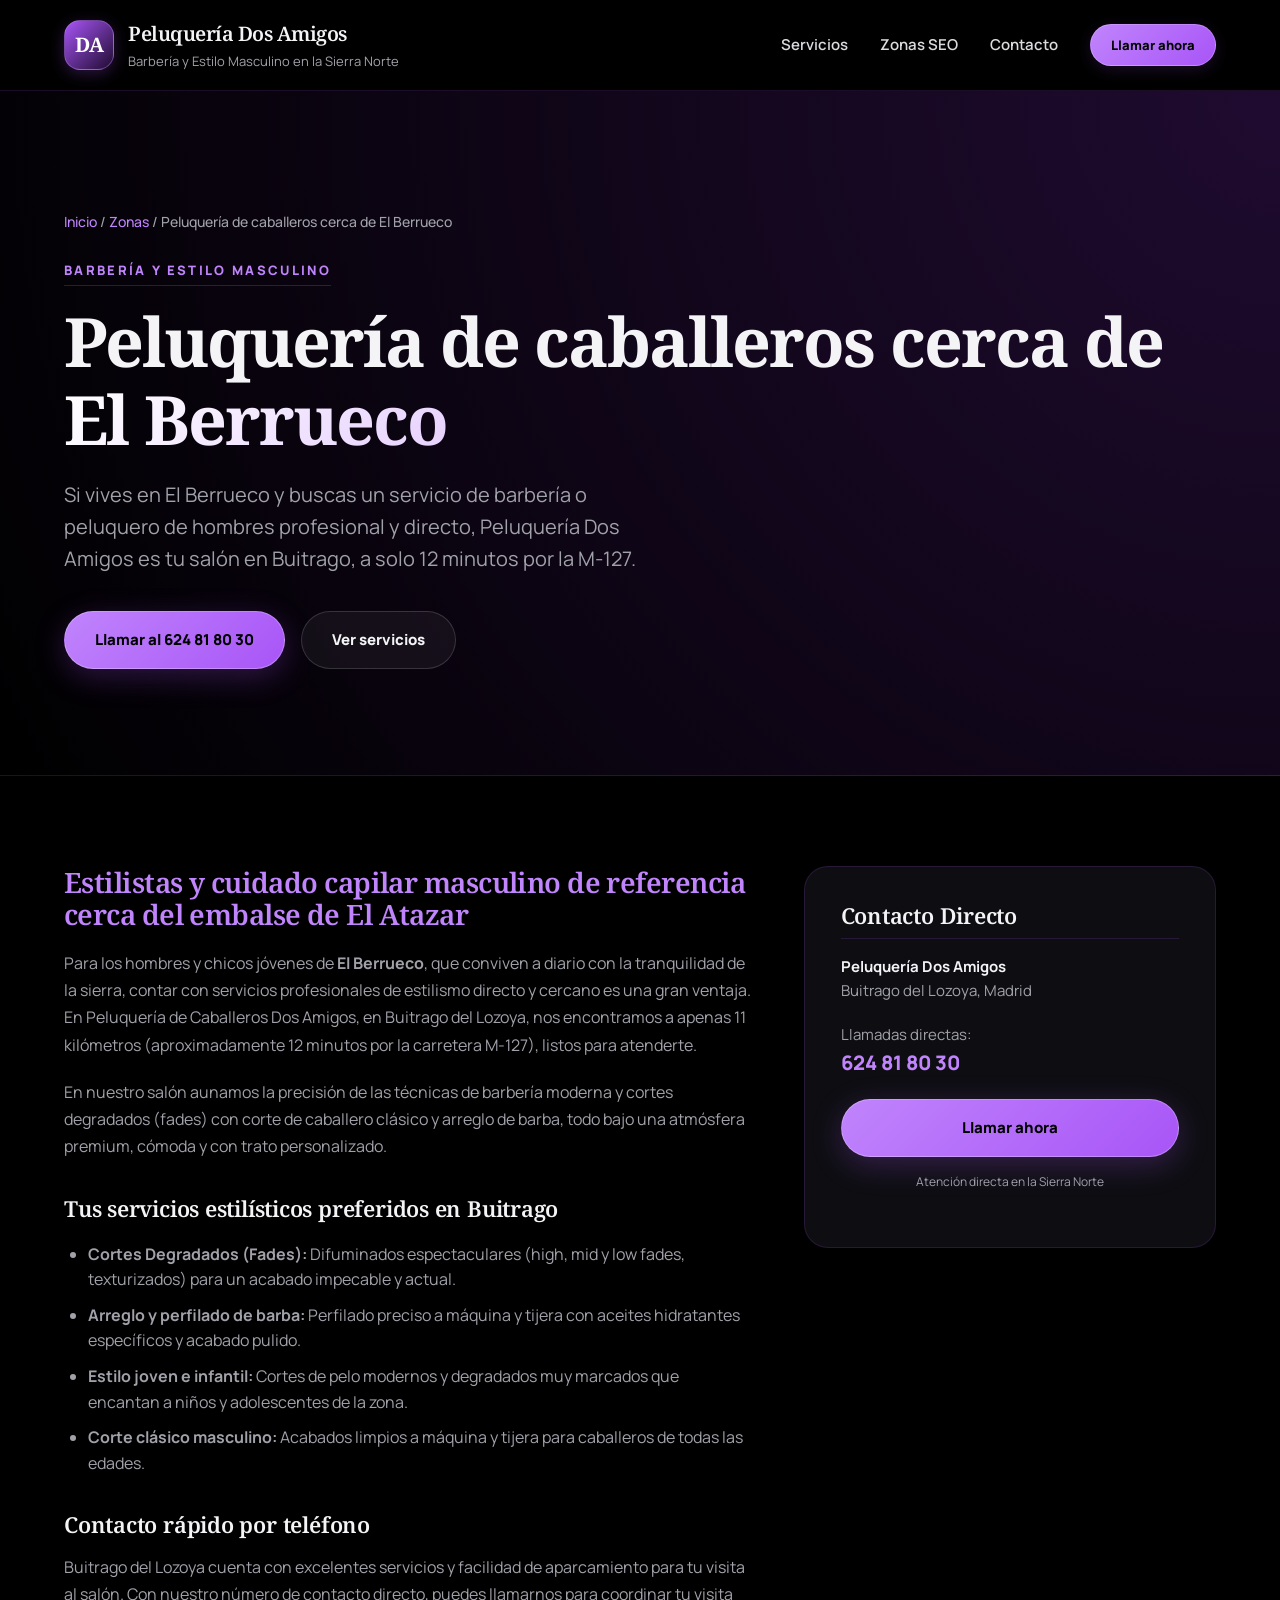
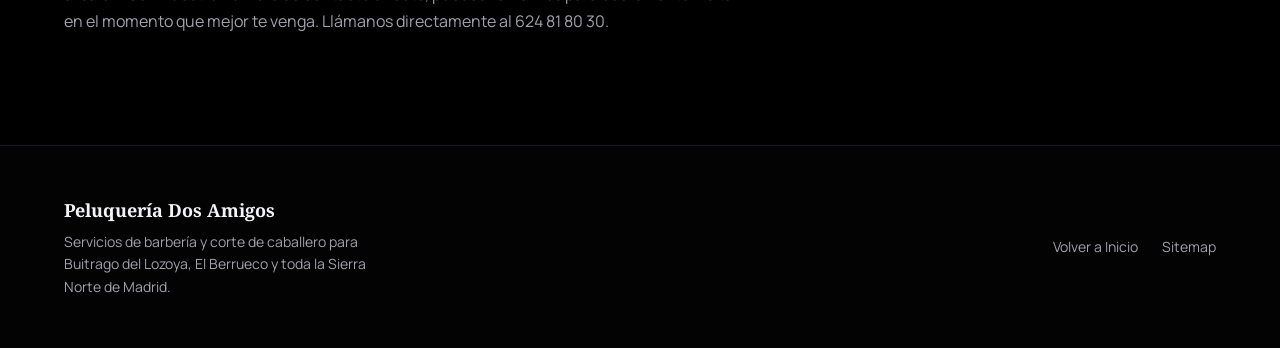
==== commit e6803656: "Eliminar WhatsApp, reservas y toallas calientes/lavados. Configurar contacto directo llamando al 624" ====
--- a/zonas/peluqueria-el-berrueco.html
+++ b/zonas/peluqueria-el-berrueco.html
@@ -58,8 +58,7 @@
         <a href="../index.html#servicios">Servicios</a>
         <a href="../index.html#zonas">Zonas SEO</a>
         <a href="../index.html#contacto">Contacto</a>
-        <!-- REEMPLAZAR wa.me/34000000000 con el teléfono real -->
-        <a class="btn btn-small" href="https://wa.me/34000000000" target="_blank" rel="noopener">Pedir cita</a>
+        <a class="btn btn-small" href="tel:+34624818030">Llamar ahora</a>
       </nav>
     </div>
   </header>
@@ -73,10 +72,9 @@
         </nav>
         <p class="eyebrow">Barbería y Estilo Masculino</p>
         <h1>Peluquería de caballeros cerca de <strong>El Berrueco</strong></h1>
-        <p class="lead">Si vives en El Berrueco y buscas un servicio de barbería o peluquero de hombres profesional, Peluquería Dos Amigos es tu salón en Buitrago, a solo 12 minutos por la M-127.</p>
+        <p class="lead">Si vives en El Berrueco y buscas un servicio de barbería o peluquero de hombres profesional y directo, Peluquería Dos Amigos es tu salón en Buitrago, a solo 12 minutos por la M-127.</p>
         <div class="hero-actions">
-          <!-- REEMPLAZAR wa.me/34000000000 con el número real -->
-          <a class="btn" href="https://wa.me/34000000000" target="_blank" rel="noopener">Pedir cita por WhatsApp</a>
+          <a class="btn" href="tel:+34624818030">Llamar al 624 81 80 30</a>
           <a class="btn btn-ghost" href="../index.html#servicios">Ver servicios</a>
         </div>
       </div>
@@ -87,37 +85,35 @@
       <div class="container local-grid">
         <article class="reveal">
           <h2>Estilistas y cuidado capilar masculino de referencia cerca del embalse de El Atazar</h2>
-          <p>Para los hombres y chicos jóvenes de <strong>El Berrueco</strong>, que conviven a diario con la tranquilidad de la sierra y el embalse, contar con servicios profesionales de estilismo rápido y cercano es una gran ventaja. En Peluquería de Caballeros Dos Amigos, en Buitrago del Lozoya, nos encontramos a apenas 11 kilómetros (aproximadamente 12 minutos por la carretera M-127), listos para atenderte.</p>
-          <p>En nuestro salón aunamos la precisión de las técnicas de barbería moderna y cortes degradados (fades) con corte de caballero clásico y arreglo de barba a navaja tradicional, todo bajo una atmósfera premium, cómoda y sin prisas.</p>
+          <p>Para los hombres y chicos jóvenes de <strong>El Berrueco</strong>, que conviven a diario con la tranquilidad de la sierra, contar con servicios profesionales de estilismo directo y cercano es una gran ventaja. En Peluquería de Caballeros Dos Amigos, en Buitrago del Lozoya, nos encontramos a apenas 11 kilómetros (aproximadamente 12 minutos por la carretera M-127), listos para atenderte.</p>
+          <p>En nuestro salón aunamos la precisión de las técnicas de barbería moderna y cortes degradados (fades) con corte de caballero clásico y arreglo de barba, todo bajo una atmósfera premium, cómoda y con trato personalizado.</p>
           
           <h3>Tus servicios estilísticos preferidos en Buitrago</h3>
           <ul>
-            <li><strong>Cortes Degradados (Fades):</strong> Difuminados espectaculares (mid y low fades, texturizados) para un acabado impecable y actual.</li>
-            <li><strong>Barbería tradicional:</strong> Arreglos y afeitados clásicos utilizando aceites especiales, perfilados con navaja y diseño de barba.</li>
-            <li><strong>Estilo joven e infantil:</strong> Cortes de pelo modernos y degradados muy marcados que encantan a niños y adolescentes.</li>
-            <li><strong>Tratamientos capilares:</strong> Masaje y lavado con productos profesionales específicos para la caída del cabello o la prevención de caspa/grasa.</li>
+            <li><strong>Cortes Degradados (Fades):</strong> Difuminados espectaculares (high, mid y low fades, texturizados) para un acabado impecable y actual.</li>
+            <li><strong>Arreglo y perfilado de barba:</strong> Perfilado preciso a máquina y tijera con aceites hidratantes específicos y acabado pulido.</li>
+            <li><strong>Estilo joven e infantil:</strong> Cortes de pelo modernos y degradados muy marcados que encantan a niños y adolescentes de la zona.</li>
+            <li><strong>Corte clásico masculino:</strong> Acabados limpios a máquina y tijera para caballeros de todas las edades.</li>
           </ul>
 
-          <h3>Comodidad, aparcamiento y cita previa</h3>
-          <p>Buitrago del Lozoya cuenta con excelentes servicios y facilidad de aparcamiento para tu visita al salón. Con nuestro sistema de cita previa por WhatsApp, nos comprometemos a darte una atención puntual y enfocada en lo que tu cabello necesita. Reserva tu cita antes de desplazarte desde El Berrueco.</p>
+          <h3>Contacto rápido por teléfono</h3>
+          <p>Buitrago del Lozoya cuenta con excelentes servicios y facilidad de aparcamiento para tu visita al salón. Con nuestro número de contacto directo, puedes llamarnos para coordinar tu visita en el momento que mejor te venga. Llámanos directamente al 624 81 80 30.</p>
         </article>
 
         <!-- Tarjeta de Contacto Lateral -->
         <aside class="seo-box reveal">
-          <h3>Reservar Cita</h3>
+          <h3>Contacto Directo</h3>
           <p><strong>Peluquería Dos Amigos</strong><br>Buitrago del Lozoya, Madrid</p>
           
-          <!-- REEMPLAZAR teléfono real -->
           <p>Llamadas directas:<br>
-            <a href="tel:+34000000000" style="font-weight: 800; font-size: 18px; color: var(--gold-light);">000 000 000</a>
+            <a href="tel:+34624818030" style="font-weight: 800; font-size: 20px; color: var(--gold-light);">624 81 80 30</a>
           </p>
           
-          <!-- REEMPLAZAR wa.me/34000000000 con el teléfono real -->
-          <a class="btn" href="https://wa.me/34000000000" target="_blank" rel="noopener">
-            Reservar por WhatsApp
+          <a class="btn" href="tel:+34624818030">
+            Llamar ahora
           </a>
           <p style="font-size: 12px; margin-top: 15px; color: var(--muted); text-align: center;">
-            Atención puntual en plena Sierra Norte
+            Atención directa en la Sierra Norte
           </p>
         </aside>
       </div>
@@ -138,14 +134,6 @@
     </div>
   </footer>
 
-  <!-- Botón Flotante de WhatsApp -->
-  <!-- REEMPLAZAR wa.me/34000000000 con el teléfono real -->
-  <a href="https://wa.me/34000000000" class="whatsapp-float" target="_blank" rel="noopener" aria-label="Escríbenos a WhatsApp para reservar tu cita">
-    <svg viewBox="0 0 24 24">
-      <path d="M.057 24l1.687-6.163c-1.041-1.804-1.588-3.849-1.587-5.946C.06 5.348 5.397.01 12.008.01c3.202.001 6.212 1.246 8.477 3.514 2.266 2.268 3.507 5.28 3.505 8.484-.004 6.657-5.34 11.997-11.953 11.997-2.005-.001-3.973-.504-5.729-1.464L0 24zm6.59-4.846c1.666.988 3.311 1.485 5.35 1.486 5.517 0 10.005-4.48 10.008-9.997.002-2.673-1.037-5.185-2.927-7.078-1.89-1.891-4.401-2.934-7.081-2.936-5.524 0-10.014 4.481-10.017 9.997-.002 2.037.497 3.622 1.47 5.285L1.5 21.5l4.147-1.086zM17.75 14.89c-.313-.156-1.854-.915-2.145-1.02-.29-.105-.503-.156-.713.156-.21.314-.815 1.02-.998 1.23-.181.21-.363.236-.676.08-.313-.156-1.32-.486-2.515-1.55-.93-.83-1.558-1.856-1.74-2.17-.182-.313-.02-.482.137-.638.141-.14.313-.365.47-.547.156-.182.208-.313.313-.52.104-.209.052-.392-.026-.548-.078-.156-.713-1.72-.977-2.36-.257-.619-.519-.534-.713-.544-.18-.01-.39-.01-.6-.01-.21 0-.55.08-.838.393-.29.314-1.101 1.077-1.101 2.628 0 1.55 1.127 3.047 1.284 3.257.156.21 2.218 3.387 5.372 4.747.75.324 1.336.518 1.793.663.754.24 1.44.207 1.983.125.604-.093 1.854-.758 2.115-1.455.26-.698.26-1.298.182-1.423-.078-.125-.29-.208-.604-.364z"/>
-    </svg>
-  </a>
-
   <!-- Scripts -->
   <script src="../assets/main.js"></script>
 </body>
--- a/assets/styles.css
+++ b/assets/styles.css
@@ -446,7 +446,7 @@
 }
 
 .services-grid {
-  grid-template-columns: repeat(3, 1fr);
+  grid-template-columns: repeat(2, 1fr);
 }
 
 .card {
